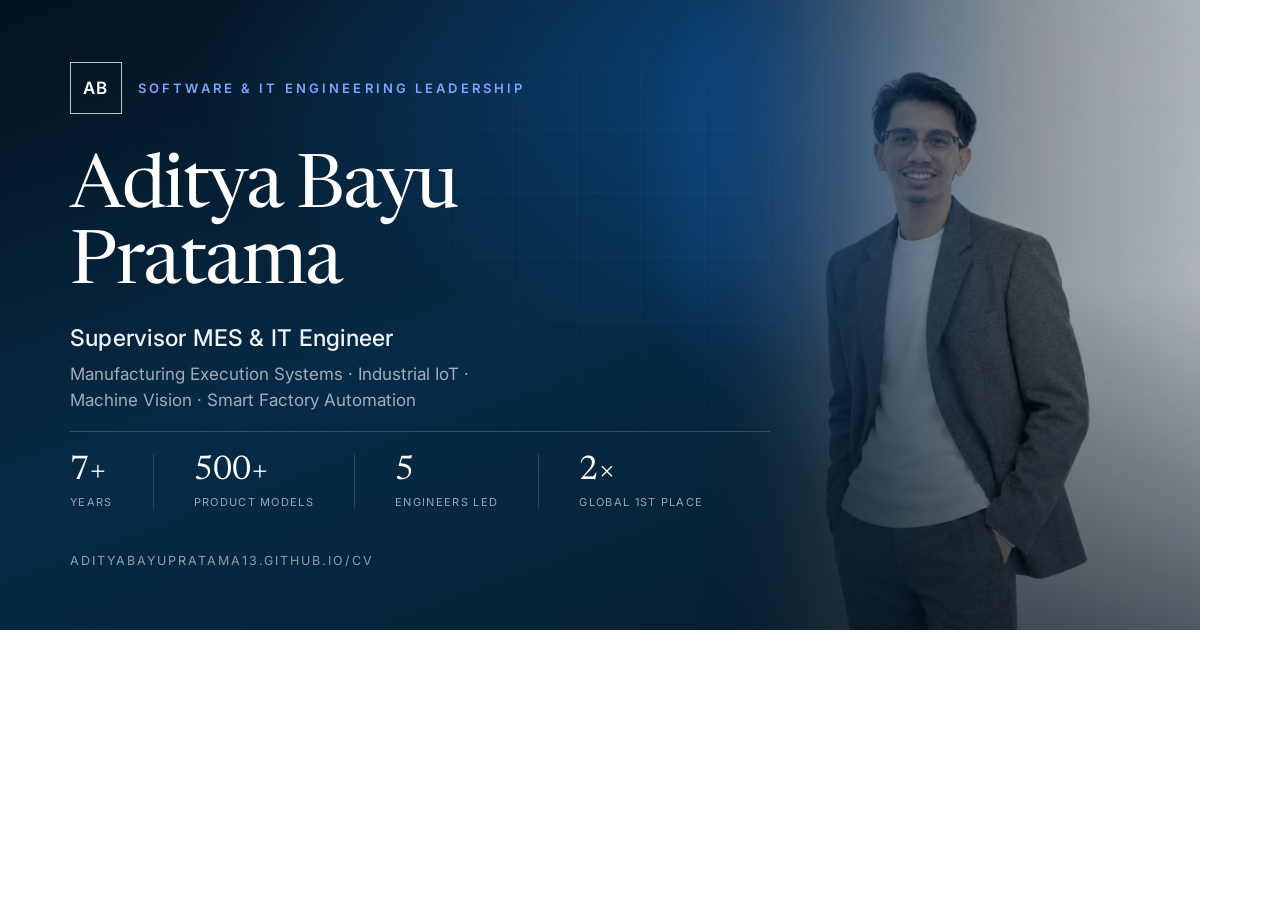
==== _og.html @ 77e1360c "Add a link-preview card for WhatsApp and LinkedIn Shared links showed plain text because the page ha" ====
<!doctype html>
<html lang="en">
<head>
<meta charset="utf-8">
<link href="https://fonts.googleapis.com/css2?family=Inter:wght@400;500;600&family=Newsreader:opsz,wght@6..72,300;6..72,400&display=swap" rel="stylesheet">
<style>
  *{box-sizing:border-box;margin:0;padding:0}
  body{width:1200px;height:630px;overflow:hidden;font-family:"Inter",system-ui,sans-serif;color:#fff}
  .card{
    position:relative;width:1200px;height:630px;overflow:hidden;
    background:
      radial-gradient(120% 90% at 82% 10%,#0E4C87 0%,rgba(14,76,135,0) 55%),
      linear-gradient(160deg,#04121F 0%,#062B47 48%,#041C2C 100%);
  }
  .grid{
    position:absolute;inset:0;opacity:.22;
    background-image:linear-gradient(rgba(255,255,255,.14) 1px,transparent 1px),
                     linear-gradient(90deg,rgba(255,255,255,.14) 1px,transparent 1px);
    background-size:64px 64px;
    -webkit-mask-image:radial-gradient(80% 70% at 62% 30%,#000 0%,transparent 78%);
  }
  .glow{
    position:absolute;right:-140px;top:-190px;width:760px;height:760px;border-radius:50%;
    background:radial-gradient(circle,rgba(52,130,246,.45) 0%,rgba(52,130,246,0) 62%);filter:blur(6px);
  }
  .photo{
    position:absolute;right:0;top:0;width:500px;height:630px;
    background:url("assets/img/profile/aditya.jpg") center 16% / cover no-repeat;
    filter:grayscale(.35) contrast(1.05) brightness(.92);
    -webkit-mask-image:linear-gradient(90deg,transparent 0%,rgba(0,0,0,.55) 26%,#000 62%);
  }
  .photo::after{
    content:"";position:absolute;inset:0;
    background:linear-gradient(90deg,rgba(4,28,44,.95) 0%,rgba(4,28,44,.45) 45%,rgba(6,43,71,.20) 100%),
               linear-gradient(0deg,rgba(4,18,31,.55) 0%,rgba(4,18,31,0) 55%);
  }
  .inner{position:absolute;inset:0;padding:62px 70px;display:flex;flex-direction:column;justify-content:space-between}
  .top{display:flex;align-items:center;gap:16px}
  .mark{width:52px;height:52px;display:grid;place-items:center;border:1px solid rgba(255,255,255,.75);
        font-size:17px;font-weight:600;letter-spacing:.08em}
  .kicker{font-size:13px;letter-spacing:.24em;text-transform:uppercase;color:#7FA3FF;font-weight:600}
  h1{font-family:"Newsreader",Georgia,serif;font-weight:400;font-size:74px;line-height:1.03;letter-spacing:-.02em;max-width:16ch}
  .role{margin-top:20px;font-size:23px;letter-spacing:.01em;color:rgba(255,255,255,.94);font-weight:500}
  .sub{margin-top:10px;font-size:17px;color:rgba(255,255,255,.62);max-width:38ch;line-height:1.5}
  .stats{display:flex;gap:0;border-top:1px solid rgba(255,255,255,.18);padding-top:22px;max-width:700px}
  .stat{padding-right:40px;margin-right:40px;border-right:1px solid rgba(255,255,255,.14)}
  .stat:last-child{border-right:0;margin-right:0;padding-right:0}
  .stat b{display:block;font-family:"Newsreader",Georgia,serif;font-weight:400;font-size:34px;line-height:1}
  .stat span{display:block;margin-top:7px;font-size:11px;letter-spacing:.12em;text-transform:uppercase;color:rgba(255,255,255,.58)}
  .url{margin-top:26px;font-size:12.5px;letter-spacing:.16em;text-transform:uppercase;color:rgba(255,255,255,.55)}
</style>
</head>
<body>
<div class="card">
  <div class="grid"></div>
  <div class="glow"></div>
  <div class="photo"></div>
  <div class="inner">
    <div>
      <div class="top">
        <span class="mark">AB</span>
        <span class="kicker">Software &amp; IT Engineering Leadership</span>
      </div>
      <h1 style="margin-top:38px">Aditya Bayu<br>Pratama</h1>
      <p class="role">Supervisor MES &amp; IT Engineer</p>
      <p class="sub">Manufacturing Execution Systems · Industrial IoT · Machine Vision · Smart Factory Automation</p>
    </div>
    <div class="stats">
      <div class="stat"><b>7+</b><span>Years</span></div>
      <div class="stat"><b>500+</b><span>Product models</span></div>
      <div class="stat"><b>5</b><span>Engineers led</span></div>
      <div class="stat"><b>2×</b><span>Global 1st place</span></div>
    </div>
    <div class="url">adityabayupratama13.github.io/CV</div>
  </div>
</div>
</body>
</html>
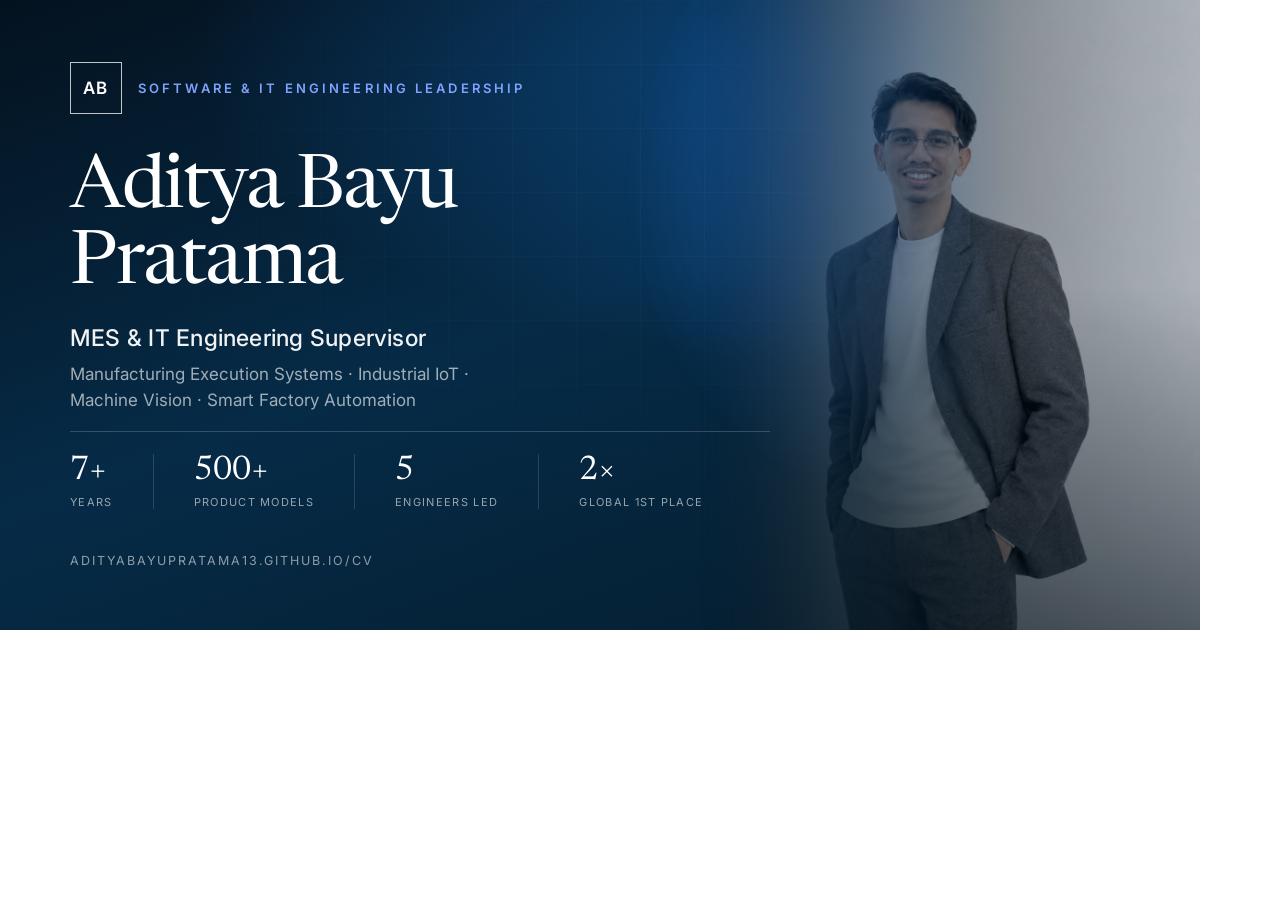
==== commit b398c523: "Retitle the role to MES & IT Engineering Supervisor "Supervisor MES & IT Engineer" followed Indonesi" ====
--- a/_og.html
+++ b/_og.html
@@ -62,7 +62,7 @@
         <span class="kicker">Software &amp; IT Engineering Leadership</span>
       </div>
       <h1 style="margin-top:38px">Aditya Bayu<br>Pratama</h1>
-      <p class="role">Supervisor MES &amp; IT Engineer</p>
+      <p class="role">MES &amp; IT Engineering Supervisor</p>
       <p class="sub">Manufacturing Execution Systems · Industrial IoT · Machine Vision · Smart Factory Automation</p>
     </div>
     <div class="stats">
